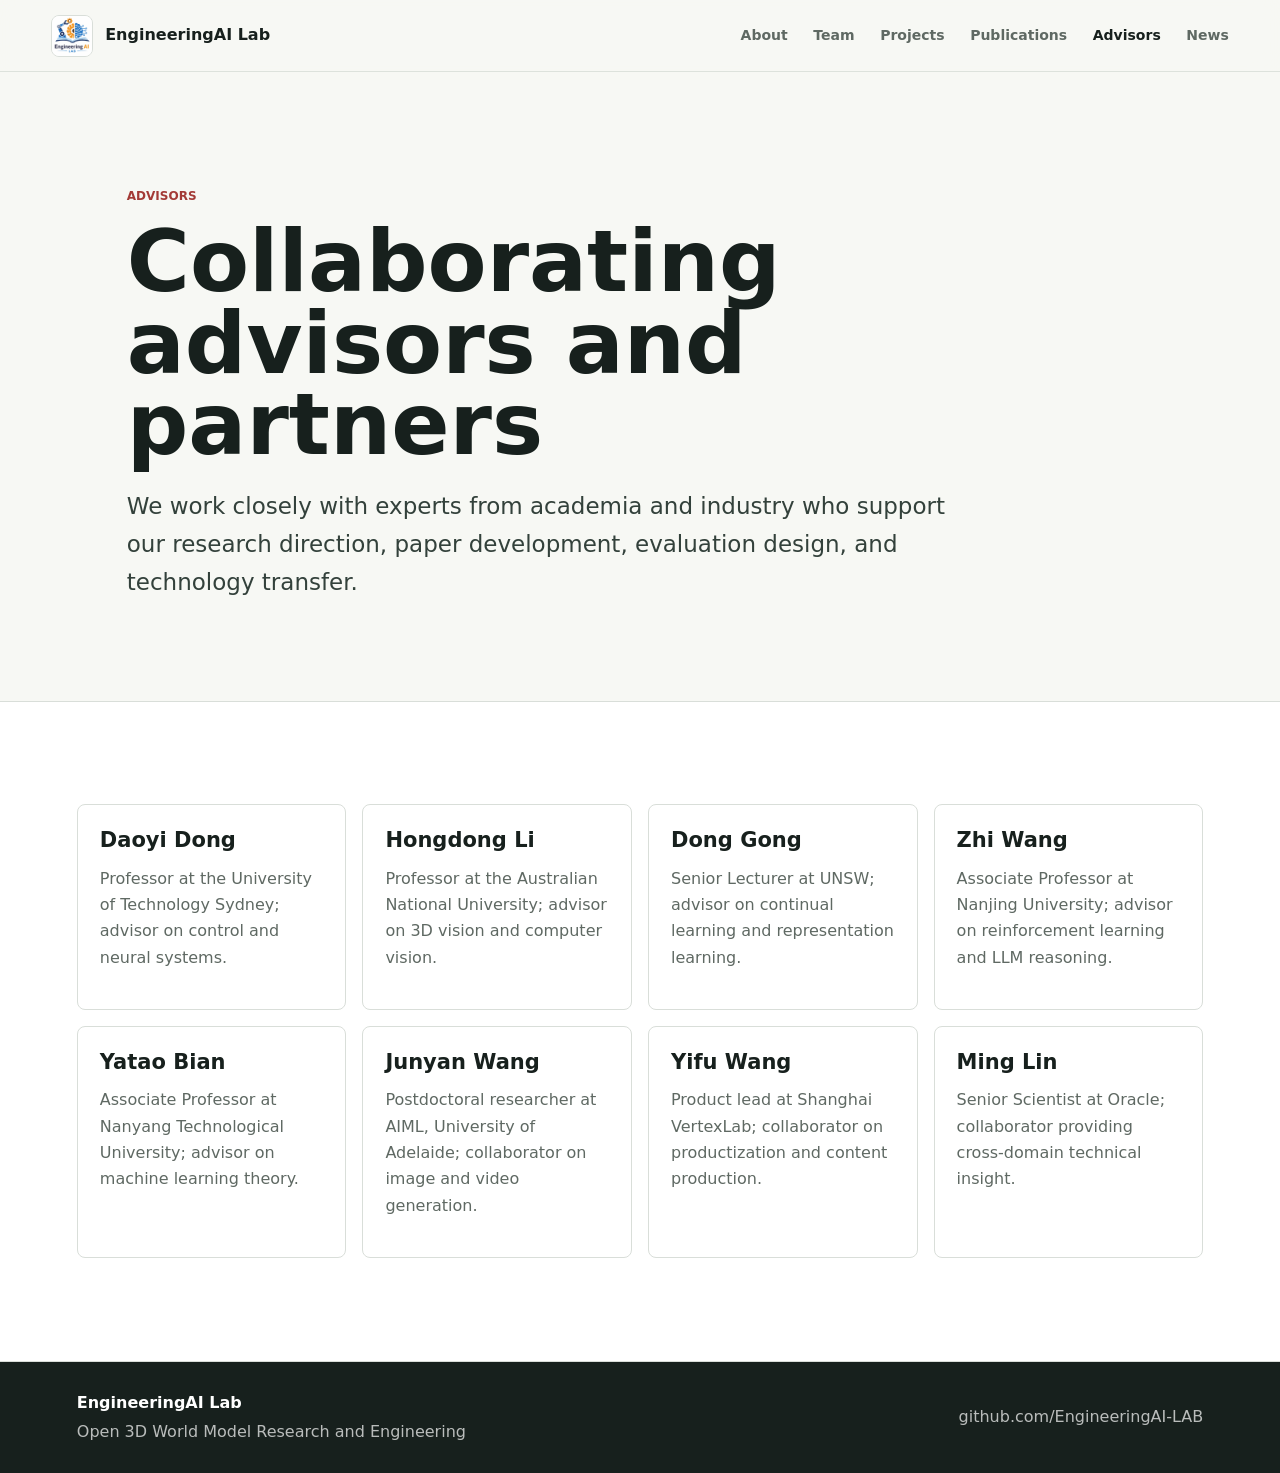
==== advisors.html @ 2e746b28 "Convert site to multi-page layout" ====
<!doctype html>
<html lang="en">
  <head>
    <meta charset="utf-8">
    <meta name="viewport" content="width=device-width, initial-scale=1">
    <meta name="description" content="EngineeringAI Lab collaborating advisors and partners.">
    <title>EngineeringAI Lab | Advisors</title>
    <link rel="stylesheet" href="styles.css">
  </head>
  <body>
    <header class="site-header">
      <a class="brand" href="index.html" aria-label="EngineeringAI Lab home">
        <img src="Engineering-AI-Logo.png" alt="EngineeringAI Lab logo">
        <span>EngineeringAI Lab</span>
      </a>
      <nav class="nav" aria-label="Primary navigation">
        <a href="index.html">About</a>
        <a href="team.html">Team</a>
        <a href="projects.html">Projects</a>
        <a href="publications.html">Publications</a>
        <a class="is-active" href="advisors.html">Advisors</a>
        <a href="news.html">News</a>
      </nav>
    </header>

    <main>
      <section class="page-hero">
        <p class="eyebrow">Advisors</p>
        <h1>Collaborating advisors and partners</h1>
        <p>
          We work closely with experts from academia and industry who support our
          research direction, paper development, evaluation design, and technology
          transfer.
        </p>
      </section>

      <section class="section section-band">
        <div class="section-inner">
          <div class="advisor-list">
            <article>
              <h3>Daoyi Dong</h3>
              <p>Professor at the University of Technology Sydney; advisor on control and neural systems.</p>
            </article>
            <article>
              <h3>Hongdong Li</h3>
              <p>Professor at the Australian National University; advisor on 3D vision and computer vision.</p>
            </article>
            <article>
              <h3>Dong Gong</h3>
              <p>Senior Lecturer at UNSW; advisor on continual learning and representation learning.</p>
            </article>
            <article>
              <h3>Zhi Wang</h3>
              <p>Associate Professor at Nanjing University; advisor on reinforcement learning and LLM reasoning.</p>
            </article>
            <article>
              <h3>Yatao Bian</h3>
              <p>Associate Professor at Nanyang Technological University; advisor on machine learning theory.</p>
            </article>
            <article>
              <h3>Junyan Wang</h3>
              <p>Postdoctoral researcher at AIML, University of Adelaide; collaborator on image and video generation.</p>
            </article>
            <article>
              <h3>Yifu Wang</h3>
              <p>Product lead at Shanghai VertexLab; collaborator on productization and content production.</p>
            </article>
            <article>
              <h3>Ming Lin</h3>
              <p>Senior Scientist at Oracle; collaborator providing cross-domain technical insight.</p>
            </article>
          </div>
        </div>
      </section>
    </main>

    <footer class="site-footer">
      <div>
        <strong>EngineeringAI Lab</strong>
        <span>Open 3D World Model Research and Engineering</span>
      </div>
      <a href="https://github.com/EngineeringAI-LAB">github.com/EngineeringAI-LAB</a>
    </footer>
  </body>
</html>
---- styles.css ----
:root {
  --ink: #17201d;
  --muted: #5f6963;
  --line: #d9ded9;
  --paper: #f7f8f4;
  --surface: #ffffff;
  --green: #1f6f54;
  --red: #a33a36;
  --gold: #b7791f;
  --cyan: #26717c;
  --shadow: 0 18px 50px rgba(23, 32, 29, 0.12);
}

* {
  box-sizing: border-box;
}

html {
  scroll-behavior: smooth;
}

body {
  margin: 0;
  background: var(--paper);
  color: var(--ink);
  font-family: Inter, ui-sans-serif, system-ui, -apple-system, BlinkMacSystemFont, "Segoe UI",
    "PingFang SC", "Microsoft YaHei", sans-serif;
  line-height: 1.65;
}

a {
  color: inherit;
  text-decoration: none;
}

img {
  display: block;
  max-width: 100%;
}

.site-header {
  position: sticky;
  top: 0;
  z-index: 20;
  display: flex;
  align-items: center;
  justify-content: space-between;
  gap: 24px;
  min-height: 72px;
  padding: 14px clamp(18px, 4vw, 56px);
  background: rgba(247, 248, 244, 0.92);
  border-bottom: 1px solid rgba(217, 222, 217, 0.85);
  backdrop-filter: blur(14px);
}

.brand {
  display: inline-flex;
  align-items: center;
  gap: 12px;
  min-width: max-content;
  font-weight: 800;
}

.brand img {
  width: 42px;
  height: 42px;
  border: 1px solid var(--line);
  border-radius: 8px;
}

.nav {
  display: flex;
  align-items: center;
  justify-content: flex-end;
  gap: clamp(12px, 2vw, 28px);
  color: var(--muted);
  font-size: 14px;
  font-weight: 650;
}

.nav a {
  white-space: nowrap;
}

.nav a:hover {
  color: var(--green);
}

.nav a.is-active {
  color: var(--ink);
}

.hero {
  display: grid;
  grid-template-columns: minmax(0, 1.2fr) minmax(280px, 0.8fr);
  align-items: center;
  gap: clamp(32px, 7vw, 96px);
  min-height: calc(100vh - 72px);
  padding: clamp(56px, 8vw, 108px) clamp(20px, 6vw, 88px) clamp(42px, 7vw, 72px);
  border-bottom: 1px solid var(--line);
}

.hero-copy {
  max-width: 780px;
}

.eyebrow,
.section-kicker {
  margin: 0 0 14px;
  color: var(--red);
  font-size: 12px;
  font-weight: 800;
  letter-spacing: 0;
  text-transform: uppercase;
}

h1,
h2,
h3,
p {
  margin-top: 0;
}

h1 {
  margin-bottom: 22px;
  font-size: clamp(48px, 9vw, 108px);
  line-height: 0.95;
  letter-spacing: 0;
}

h2 {
  margin-bottom: 18px;
  font-size: clamp(30px, 4vw, 52px);
  line-height: 1.12;
  letter-spacing: 0;
}

h3 {
  margin-bottom: 12px;
  font-size: 21px;
  line-height: 1.25;
  letter-spacing: 0;
}

.hero-text {
  max-width: 720px;
  margin-bottom: 30px;
  color: #33413b;
  font-size: clamp(18px, 2vw, 24px);
}

.hero-actions {
  display: flex;
  flex-wrap: wrap;
  gap: 12px;
}

.button {
  display: inline-flex;
  align-items: center;
  justify-content: center;
  min-height: 46px;
  padding: 11px 18px;
  border: 1px solid var(--ink);
  border-radius: 8px;
  font-weight: 800;
}

.button.primary {
  background: var(--ink);
  color: var(--surface);
}

.button.secondary {
  background: transparent;
  color: var(--ink);
}

.button:hover {
  transform: translateY(-1px);
}

.hero-media {
  display: grid;
  place-items: center;
  min-height: 340px;
  padding: clamp(20px, 4vw, 48px);
  background:
    linear-gradient(135deg, rgba(31, 111, 84, 0.18), transparent 36%),
    linear-gradient(315deg, rgba(163, 58, 54, 0.16), transparent 34%),
    #fdfefb;
  border: 1px solid var(--line);
  border-radius: 8px;
  box-shadow: var(--shadow);
}

.hero-media img {
  width: min(330px, 70vw);
  aspect-ratio: 1;
  border-radius: 8px;
}

.page-hero {
  max-width: 1180px;
  margin: 0 auto;
  padding: clamp(64px, 9vw, 120px) clamp(20px, 6vw, 88px) clamp(40px, 6vw, 76px);
}

.page-hero h1 {
  max-width: 940px;
  margin-bottom: 22px;
  font-size: clamp(42px, 7vw, 86px);
}

.page-hero p:not(.eyebrow) {
  max-width: 820px;
  color: #33413b;
  font-size: clamp(18px, 2vw, 23px);
}

.section {
  padding: clamp(58px, 8vw, 108px) clamp(20px, 6vw, 88px);
}

.section-band {
  background: var(--surface);
  border-bottom: 1px solid var(--line);
  border-top: 1px solid var(--line);
}

.section-inner {
  max-width: 1180px;
  margin: 0 auto;
}

.two-column {
  display: grid;
  grid-template-columns: minmax(220px, 0.85fr) minmax(0, 1.15fr);
  gap: clamp(28px, 5vw, 72px);
}

.copy-block {
  color: #34443e;
  font-size: 18px;
}

.copy-block p:last-child {
  margin-bottom: 0;
}

.section-heading {
  max-width: 860px;
  margin: 0 auto 34px;
}

.section-heading.wide {
  max-width: 980px;
}

.section-heading p:not(.section-kicker) {
  color: var(--muted);
  font-size: 18px;
}

.section-heading.compact {
  margin: 0 0 22px;
}

.section-action {
  display: flex;
  justify-content: center;
  margin-top: 24px;
}

.direction-grid,
.project-grid {
  display: grid;
  grid-template-columns: repeat(4, minmax(0, 1fr));
  gap: 16px;
  max-width: 1260px;
  margin: 0 auto;
}

.direction-card,
.project-card,
.advisor-list article,
.lead-card,
.highlight-card,
.post-card,
.profile-card,
.publication-card {
  background: var(--surface);
  border: 1px solid var(--line);
  border-radius: 8px;
}

.direction-card {
  min-height: 410px;
  padding: 24px;
}

.direction-card:nth-child(1) {
  border-top: 4px solid var(--red);
}

.direction-card:nth-child(2) {
  border-top: 4px solid var(--green);
}

.direction-card:nth-child(3) {
  border-top: 4px solid var(--gold);
}

.direction-card:nth-child(4) {
  border-top: 4px solid var(--cyan);
}

.index {
  display: block;
  margin-bottom: 28px;
  color: var(--red);
  font-size: 14px;
  font-weight: 900;
}

.direction-card p,
.direction-card li,
.project-card span,
.advisor-list p,
.lead-card p,
.highlight-card p,
.news-list p,
.post-card p {
  color: var(--muted);
}

.direction-card ul {
  margin: 18px 0 0;
  padding-left: 18px;
}

.direction-card li + li {
  margin-top: 10px;
}

.team-overview {
  display: grid;
  grid-template-columns: 0.95fr 1.05fr;
  gap: 16px;
  margin: 0 0 24px;
}

.lead-card {
  padding: 24px;
  min-height: 220px;
}

.lead-card h3,
.highlight-card h3,
.post-card h3,
.profile-card h3,
.publication-card h3 {
  margin-bottom: 10px;
}

.profile-grid {
  display: grid;
  grid-template-columns: repeat(2, minmax(0, 1fr));
  gap: 16px;
  max-width: 980px;
  margin: 0 auto 24px;
}

.profile-card {
  min-height: 190px;
  padding: 24px;
}

.profile-card.featured {
  border-top: 4px solid var(--red);
}

.profile-card p,
.publication-card p {
  color: var(--muted);
}

.section-table {
  max-width: 980px;
  margin: 0 auto 24px;
}

.alumni-grid {
  grid-template-columns: 1fr;
}

.team-table-wrap {
  overflow-x: auto;
  border: 1px solid var(--line);
  border-radius: 8px;
  background: var(--surface);
}

table {
  width: 100%;
  min-width: 720px;
  border-collapse: collapse;
}

th,
td {
  padding: 18px 20px;
  border-bottom: 1px solid var(--line);
  text-align: left;
  vertical-align: top;
}

th {
  background: #eef3ed;
  color: #26352f;
  font-size: 14px;
}

tr:last-child td {
  border-bottom: 0;
}

.project-grid {
  grid-template-columns: repeat(5, minmax(0, 1fr));
}

.project-card {
  min-height: 236px;
  padding: 22px;
}

.project-card p {
  margin-bottom: 28px;
  color: var(--green);
  font-size: 13px;
  font-weight: 800;
}

.roadmap {
  max-width: 1260px;
  margin: 48px auto 0;
}

.advisor-list {
  display: grid;
  grid-template-columns: repeat(4, minmax(0, 1fr));
  gap: 16px;
}

.advisor-list article {
  min-height: 176px;
  padding: 22px;
}

.highlight-grid,
.post-grid {
  display: grid;
  grid-template-columns: repeat(3, minmax(0, 1fr));
  gap: 16px;
}

.highlight-card,
.post-card {
  padding: 24px;
  min-height: 250px;
}

.tag,
.post-meta {
  display: inline-flex;
  margin-bottom: 22px;
  color: var(--green);
  font-size: 13px;
  font-weight: 850;
}

.recruiting-callout {
  display: flex;
  align-items: center;
  justify-content: space-between;
  gap: 28px;
  margin-top: 28px;
  padding: 28px;
  background: #eef3ed;
  border: 1px solid var(--line);
  border-radius: 8px;
}

.recruiting-callout div {
  max-width: 760px;
}

.recruiting-callout p:last-child {
  margin-bottom: 0;
  color: var(--muted);
}

.news-list {
  display: grid;
  gap: 16px;
  max-width: 980px;
  margin: 0 auto;
  padding: 0;
  list-style: none;
}

.news-list li {
  display: grid;
  grid-template-columns: 150px minmax(0, 1fr);
  gap: 24px;
  padding: 24px;
  background: var(--surface);
  border: 1px solid var(--line);
  border-radius: 8px;
}

.news-list time {
  color: var(--red);
  font-size: 13px;
  font-weight: 900;
  text-transform: uppercase;
}

.news-list h3 {
  margin-bottom: 6px;
}

.news-list p,
.post-card p:last-child {
  margin-bottom: 0;
}

.publication-list {
  display: grid;
  gap: 16px;
  max-width: 980px;
  margin: 0 auto;
}

.publication-card {
  padding: 24px;
}

.featured-publication {
  border-top: 4px solid var(--red);
}

.site-footer {
  display: flex;
  align-items: center;
  justify-content: space-between;
  gap: 20px;
  padding: 28px clamp(20px, 6vw, 88px);
  color: var(--surface);
  background: var(--ink);
}

.site-footer div {
  display: grid;
  gap: 3px;
}

.site-footer span,
.site-footer a {
  color: rgba(255, 255, 255, 0.7);
}

@media (max-width: 1120px) {
  .direction-grid,
  .advisor-list {
    grid-template-columns: repeat(2, minmax(0, 1fr));
  }

  .project-grid,
  .highlight-grid,
  .post-grid {
    grid-template-columns: repeat(3, minmax(0, 1fr));
  }
}

@media (max-width: 820px) {
  .site-header {
    align-items: flex-start;
    flex-direction: column;
  }

  .nav {
    width: 100%;
    justify-content: flex-start;
    overflow-x: auto;
    padding-bottom: 4px;
  }

  .hero,
  .two-column,
  .team-overview,
  .profile-grid {
    grid-template-columns: 1fr;
  }

  .hero {
    min-height: auto;
  }

  .hero-media {
    min-height: 260px;
  }

  .project-grid,
  .highlight-grid,
  .post-grid {
    grid-template-columns: repeat(2, minmax(0, 1fr));
  }

  .recruiting-callout {
    align-items: flex-start;
    flex-direction: column;
  }

  .news-list li {
    grid-template-columns: 1fr;
    gap: 8px;
  }
}

@media (max-width: 620px) {
  .brand span {
    font-size: 16px;
  }

  .direction-grid,
  .project-grid,
  .advisor-list,
  .highlight-grid,
  .post-grid {
    grid-template-columns: 1fr;
  }

  .direction-card,
  .project-card,
  .advisor-list article,
  .lead-card,
  .highlight-card,
  .post-card,
  .profile-card {
    min-height: auto;
  }

  .hero-actions,
  .button,
  .site-footer {
    width: 100%;
  }

  .site-footer {
    align-items: flex-start;
    flex-direction: column;
  }
}
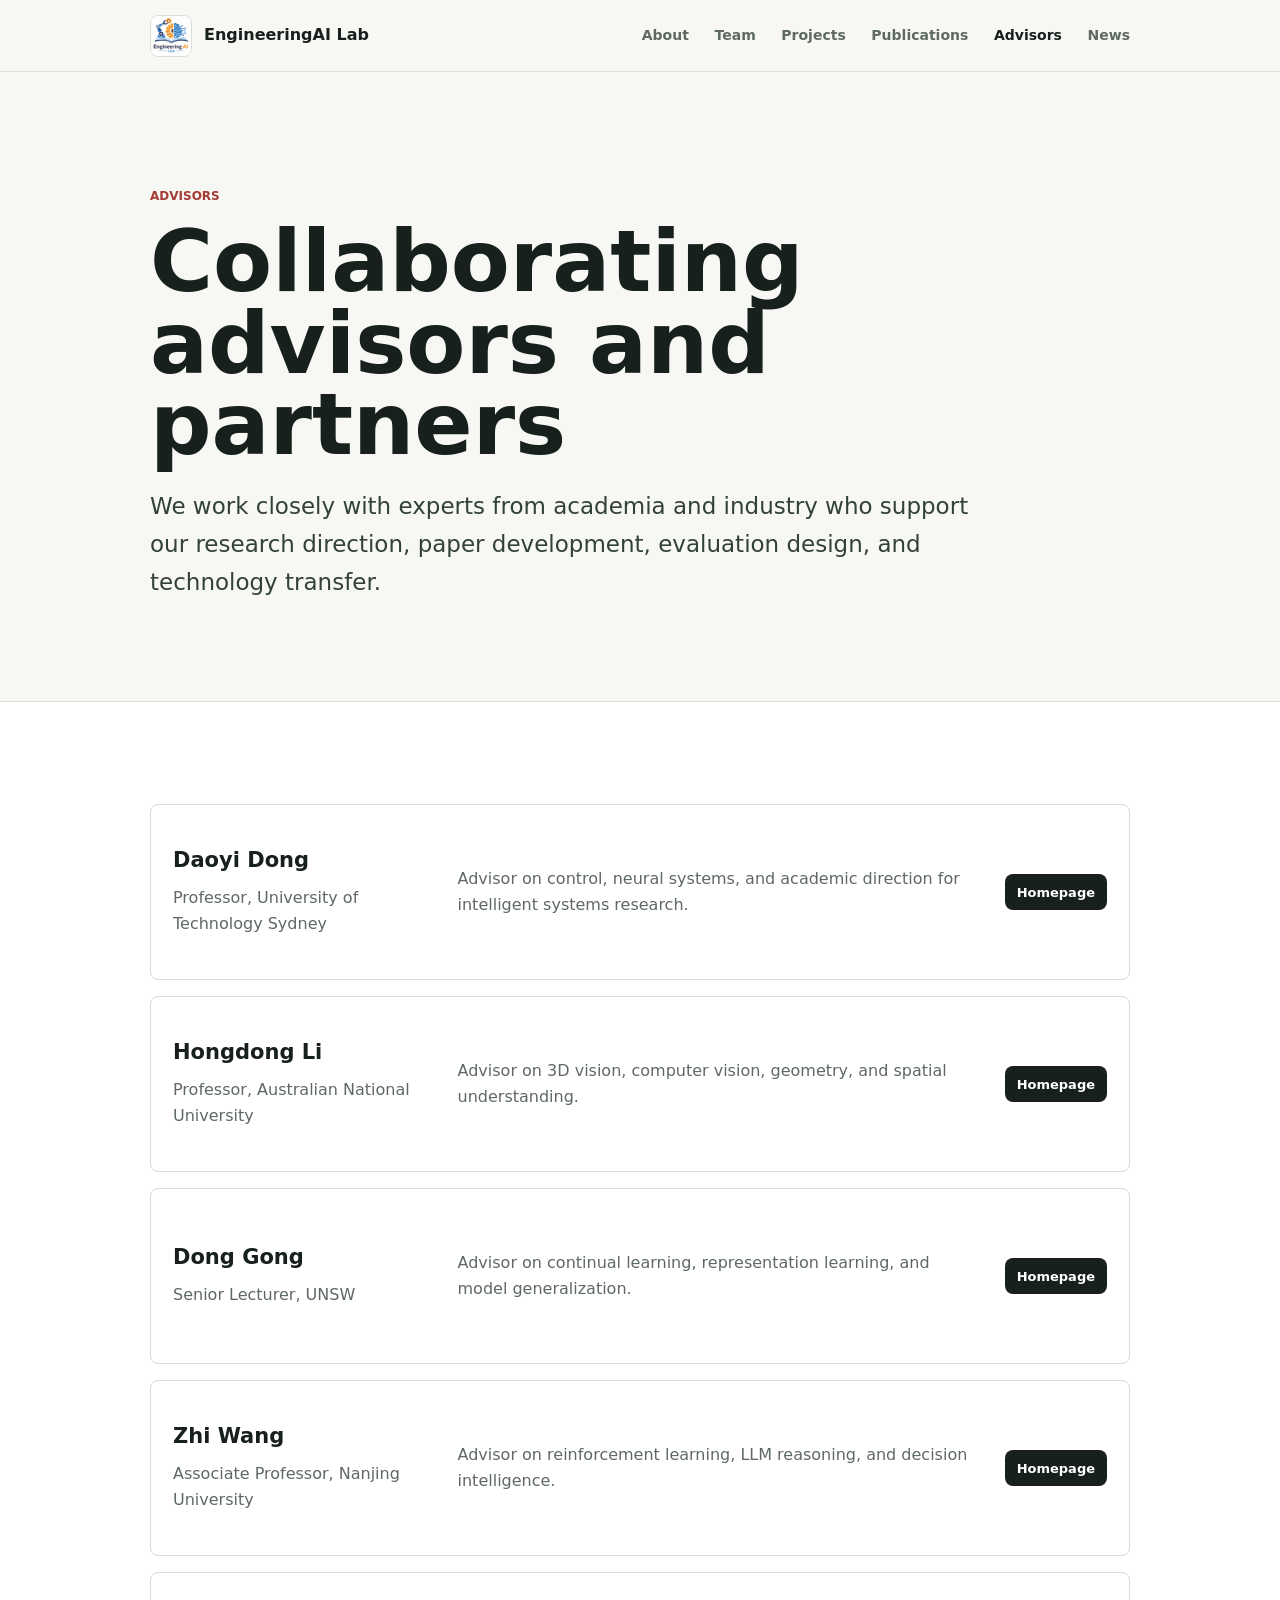
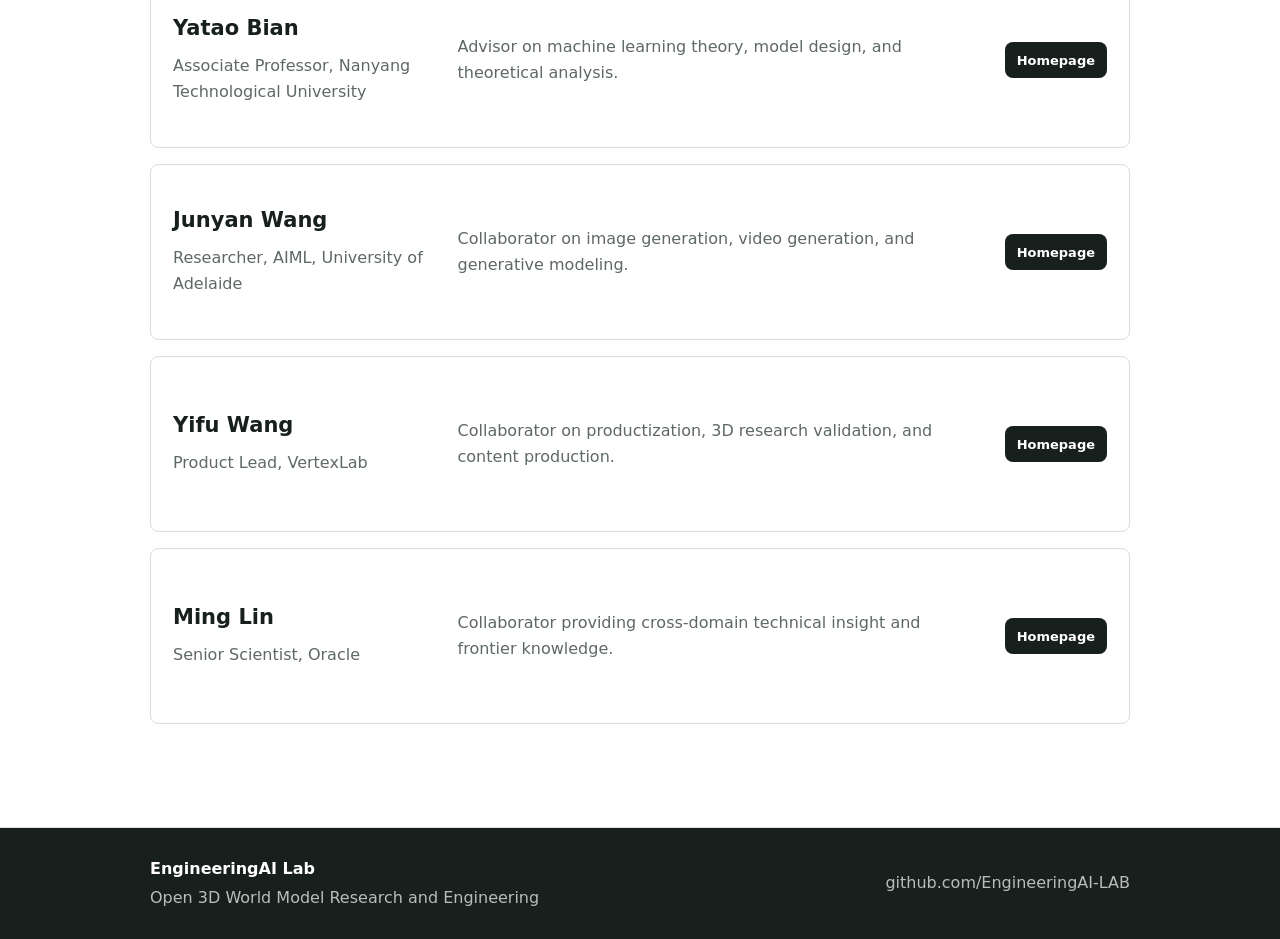
==== commit b94a1358: "Refine lab pages content and layout" ====
--- a/advisors.html
+++ b/advisors.html
@@ -36,38 +36,94 @@
 
       <section class="section section-band">
         <div class="section-inner">
-          <div class="advisor-list">
-            <article>
-              <h3>Daoyi Dong</h3>
-              <p>Professor at the University of Technology Sydney; advisor on control and neural systems.</p>
+          <div class="advisor-list advisor-list-wide">
+            <article class="advisor-card">
+              <div>
+                <h3>Daoyi Dong</h3>
+                <p>Professor, University of Technology Sydney</p>
+              </div>
+              <p>
+                Advisor on control, neural systems, and academic direction for
+                intelligent systems research.
+              </p>
+              <a href="https://profiles.uts.edu.au/Daoyi.Dong" target="_blank" rel="noreferrer">Homepage</a>
             </article>
-            <article>
-              <h3>Hongdong Li</h3>
-              <p>Professor at the Australian National University; advisor on 3D vision and computer vision.</p>
+            <article class="advisor-card">
+              <div>
+                <h3>Hongdong Li</h3>
+                <p>Professor, Australian National University</p>
+              </div>
+              <p>
+                Advisor on 3D vision, computer vision, geometry, and spatial
+                understanding.
+              </p>
+              <a href="https://users.cecs.anu.edu.au/~hongdong/" target="_blank" rel="noreferrer">Homepage</a>
             </article>
-            <article>
-              <h3>Dong Gong</h3>
-              <p>Senior Lecturer at UNSW; advisor on continual learning and representation learning.</p>
+            <article class="advisor-card">
+              <div>
+                <h3>Dong Gong</h3>
+                <p>Senior Lecturer, UNSW</p>
+              </div>
+              <p>
+                Advisor on continual learning, representation learning, and model
+                generalization.
+              </p>
+              <a href="https://donggong1.github.io/" target="_blank" rel="noreferrer">Homepage</a>
             </article>
-            <article>
-              <h3>Zhi Wang</h3>
-              <p>Associate Professor at Nanjing University; advisor on reinforcement learning and LLM reasoning.</p>
+            <article class="advisor-card">
+              <div>
+                <h3>Zhi Wang</h3>
+                <p>Associate Professor, Nanjing University</p>
+              </div>
+              <p>
+                Advisor on reinforcement learning, LLM reasoning, and decision
+                intelligence.
+              </p>
+              <a href="https://cs.nju.edu.cn/wangzhi/" target="_blank" rel="noreferrer">Homepage</a>
             </article>
-            <article>
-              <h3>Yatao Bian</h3>
-              <p>Associate Professor at Nanyang Technological University; advisor on machine learning theory.</p>
+            <article class="advisor-card">
+              <div>
+                <h3>Yatao Bian</h3>
+                <p>Associate Professor, Nanyang Technological University</p>
+              </div>
+              <p>
+                Advisor on machine learning theory, model design, and theoretical
+                analysis.
+              </p>
+              <a href="https://yataobian.com/" target="_blank" rel="noreferrer">Homepage</a>
             </article>
-            <article>
-              <h3>Junyan Wang</h3>
-              <p>Postdoctoral researcher at AIML, University of Adelaide; collaborator on image and video generation.</p>
+            <article class="advisor-card">
+              <div>
+                <h3>Junyan Wang</h3>
+                <p>Researcher, AIML, University of Adelaide</p>
+              </div>
+              <p>
+                Collaborator on image generation, video generation, and generative
+                modeling.
+              </p>
+              <a href="https://researchers.adelaide.edu.au/profile/junyan.wang" target="_blank" rel="noreferrer">Homepage</a>
             </article>
-            <article>
-              <h3>Yifu Wang</h3>
-              <p>Product lead at Shanghai VertexLab; collaborator on productization and content production.</p>
+            <article class="advisor-card">
+              <div>
+                <h3>Yifu Wang</h3>
+                <p>Product Lead, VertexLab</p>
+              </div>
+              <p>
+                Collaborator on productization, 3D research validation, and content
+                production.
+              </p>
+              <a href="https://www.vertexlab.com/" target="_blank" rel="noreferrer">Homepage</a>
             </article>
-            <article>
-              <h3>Ming Lin</h3>
-              <p>Senior Scientist at Oracle; collaborator providing cross-domain technical insight.</p>
+            <article class="advisor-card">
+              <div>
+                <h3>Ming Lin</h3>
+                <p>Senior Scientist, Oracle</p>
+              </div>
+              <p>
+                Collaborator providing cross-domain technical insight and frontier
+                knowledge.
+              </p>
+              <a href="https://www.oracle.com/research/" target="_blank" rel="noreferrer">Homepage</a>
             </article>
           </div>
         </div>
--- a/styles.css
+++ b/styles.css
@@ -9,6 +9,11 @@
   --gold: #b7791f;
   --cyan: #26717c;
   --shadow: 0 18px 50px rgba(23, 32, 29, 0.12);
+  --container: 980px;
+  --hero-container: 1180px;
+  --page-gutter: clamp(20px, 6vw, 88px);
+  --container-pad: max(var(--page-gutter), calc((100vw - var(--container)) / 2));
+  --hero-pad: max(var(--page-gutter), calc((100vw - var(--hero-container)) / 2));
 }
 
 * {
@@ -47,7 +52,7 @@
   justify-content: space-between;
   gap: 24px;
   min-height: 72px;
-  padding: 14px clamp(18px, 4vw, 56px);
+  padding: 14px var(--container-pad);
   background: rgba(247, 248, 244, 0.92);
   border-bottom: 1px solid rgba(217, 222, 217, 0.85);
   backdrop-filter: blur(14px);
@@ -96,7 +101,7 @@
   align-items: center;
   gap: clamp(32px, 7vw, 96px);
   min-height: calc(100vh - 72px);
-  padding: clamp(56px, 8vw, 108px) clamp(20px, 6vw, 88px) clamp(42px, 7vw, 72px);
+  padding: clamp(56px, 8vw, 108px) var(--hero-pad) clamp(42px, 7vw, 72px);
   border-bottom: 1px solid var(--line);
 }
 
@@ -108,10 +113,17 @@
 .section-kicker {
   margin: 0 0 14px;
   color: var(--red);
-  font-size: 12px;
   font-weight: 800;
   letter-spacing: 0;
   text-transform: uppercase;
+}
+
+.eyebrow {
+  font-size: 12px;
+}
+
+.section-kicker {
+  font-size: 15px;
 }
 
 h1,
@@ -123,7 +135,7 @@
 
 h1 {
   margin-bottom: 22px;
-  font-size: clamp(48px, 9vw, 108px);
+  font-size: 32px;
   line-height: 0.95;
   letter-spacing: 0;
 }
@@ -201,9 +213,10 @@
 }
 
 .page-hero {
-  max-width: 1180px;
+  max-width: var(--container);
   margin: 0 auto;
-  padding: clamp(64px, 9vw, 120px) clamp(20px, 6vw, 88px) clamp(40px, 6vw, 76px);
+  padding: clamp(64px, 9vw, 120px) 0 clamp(40px, 6vw, 76px);
+  width: calc(100% - (2 * var(--container-pad)));
 }
 
 .page-hero h1 {
@@ -219,7 +232,7 @@
 }
 
 .section {
-  padding: clamp(58px, 8vw, 108px) clamp(20px, 6vw, 88px);
+  padding: clamp(58px, 8vw, 108px) var(--container-pad);
 }
 
 .section-band {
@@ -229,7 +242,7 @@
 }
 
 .section-inner {
-  max-width: 1180px;
+  max-width: var(--container);
   margin: 0 auto;
 }
 
@@ -249,12 +262,12 @@
 }
 
 .section-heading {
-  max-width: 860px;
+  max-width: var(--container);
   margin: 0 auto 34px;
 }
 
 .section-heading.wide {
-  max-width: 980px;
+  max-width: var(--container);
 }
 
 .section-heading p:not(.section-kicker) {
@@ -277,7 +290,7 @@
   display: grid;
   grid-template-columns: repeat(4, minmax(0, 1fr));
   gap: 16px;
-  max-width: 1260px;
+  max-width: var(--container);
   margin: 0 auto;
 }
 
@@ -367,7 +380,7 @@
   display: grid;
   grid-template-columns: repeat(2, minmax(0, 1fr));
   gap: 16px;
-  max-width: 980px;
+  max-width: var(--container);
   margin: 0 auto 24px;
 }
 
@@ -386,8 +399,12 @@
 }
 
 .section-table {
-  max-width: 980px;
+  max-width: var(--container);
   margin: 0 auto 24px;
+}
+
+.section-table table {
+  min-width: 920px;
 }
 
 .alumni-grid {
@@ -441,8 +458,47 @@
   font-weight: 800;
 }
 
+.project-list {
+  display: grid;
+  gap: 16px;
+  max-width: var(--container);
+  margin: 0 auto;
+}
+
+.project-entry-card {
+  padding: 24px;
+  background: var(--surface);
+  border: 1px solid var(--line);
+  border-radius: 8px;
+}
+
+.project-entry-card p {
+  color: var(--muted);
+}
+
+.project-links {
+  display: flex;
+  flex-wrap: wrap;
+  gap: 10px;
+  margin-top: 18px;
+}
+
+.project-links a,
+.project-links span {
+  display: inline-flex;
+  align-items: center;
+  min-height: 32px;
+  padding: 5px 10px;
+  color: var(--green);
+  background: #eef3ed;
+  border: 1px solid var(--line);
+  border-radius: 8px;
+  font-size: 13px;
+  font-weight: 800;
+}
+
 .roadmap {
-  max-width: 1260px;
+  max-width: var(--container);
   margin: 48px auto 0;
 }
 
@@ -457,11 +513,42 @@
   padding: 22px;
 }
 
+.advisor-list-wide {
+  grid-template-columns: 1fr;
+}
+
+.advisor-card {
+  display: grid;
+  grid-template-columns: minmax(180px, 0.75fr) minmax(0, 1.5fr) auto;
+  align-items: center;
+  gap: 22px;
+}
+
+.advisor-card p {
+  margin-bottom: 0;
+}
+
+.advisor-card a {
+  display: inline-flex;
+  align-items: center;
+  justify-content: center;
+  min-height: 36px;
+  padding: 7px 12px;
+  color: var(--surface);
+  background: var(--ink);
+  border-radius: 8px;
+  font-size: 13px;
+  font-weight: 850;
+  white-space: nowrap;
+}
+
 .highlight-grid,
 .post-grid {
   display: grid;
   grid-template-columns: repeat(3, minmax(0, 1fr));
   gap: 16px;
+  max-width: var(--container);
+  margin: 0 auto;
 }
 
 .highlight-card,
@@ -503,7 +590,7 @@
 .news-list {
   display: grid;
   gap: 16px;
-  max-width: 980px;
+  max-width: var(--container);
   margin: 0 auto;
   padding: 0;
   list-style: none;
@@ -538,8 +625,73 @@
 .publication-list {
   display: grid;
   gap: 16px;
-  max-width: 980px;
+  max-width: var(--container);
   margin: 0 auto;
+}
+
+.paper-list {
+  padding: 0;
+  list-style: none;
+}
+
+.paper-list li {
+  padding: 22px;
+  background: var(--surface);
+  border: 1px solid var(--line);
+  border-radius: 8px;
+}
+
+.featured-paper {
+  border-top: 4px solid var(--red);
+}
+
+.year-block h2 {
+  margin-bottom: 22px;
+}
+
+.publication-title-row {
+  display: flex;
+  align-items: flex-start;
+  gap: 12px;
+}
+
+.publication-bullet {
+  width: 8px;
+  height: 8px;
+  margin-top: 10px;
+  flex: 0 0 auto;
+  background: var(--red);
+  border-radius: 50%;
+}
+
+.publication-title {
+  font-size: 18px;
+  font-weight: 850;
+  line-height: 1.35;
+}
+
+.publication-type {
+  display: inline-flex;
+  margin-left: 6px;
+  padding: 2px 7px;
+  color: var(--green);
+  background: #eef3ed;
+  border: 1px solid var(--line);
+  border-radius: 8px;
+  font-size: 11px;
+  font-weight: 850;
+  vertical-align: middle;
+}
+
+.publication-authors,
+.publication-venue {
+  margin-top: 8px;
+  padding-left: 20px;
+  color: var(--muted);
+}
+
+.publication-venue {
+  color: #34443e;
 }
 
 .publication-card {
@@ -555,7 +707,7 @@
   align-items: center;
   justify-content: space-between;
   gap: 20px;
-  padding: 28px clamp(20px, 6vw, 88px);
+  padding: 28px var(--container-pad);
   color: var(--surface);
   background: var(--ink);
 }
@@ -625,6 +777,10 @@
   .news-list li {
     grid-template-columns: 1fr;
     gap: 8px;
+  }
+
+  .advisor-card {
+    grid-template-columns: 1fr;
   }
 }
 
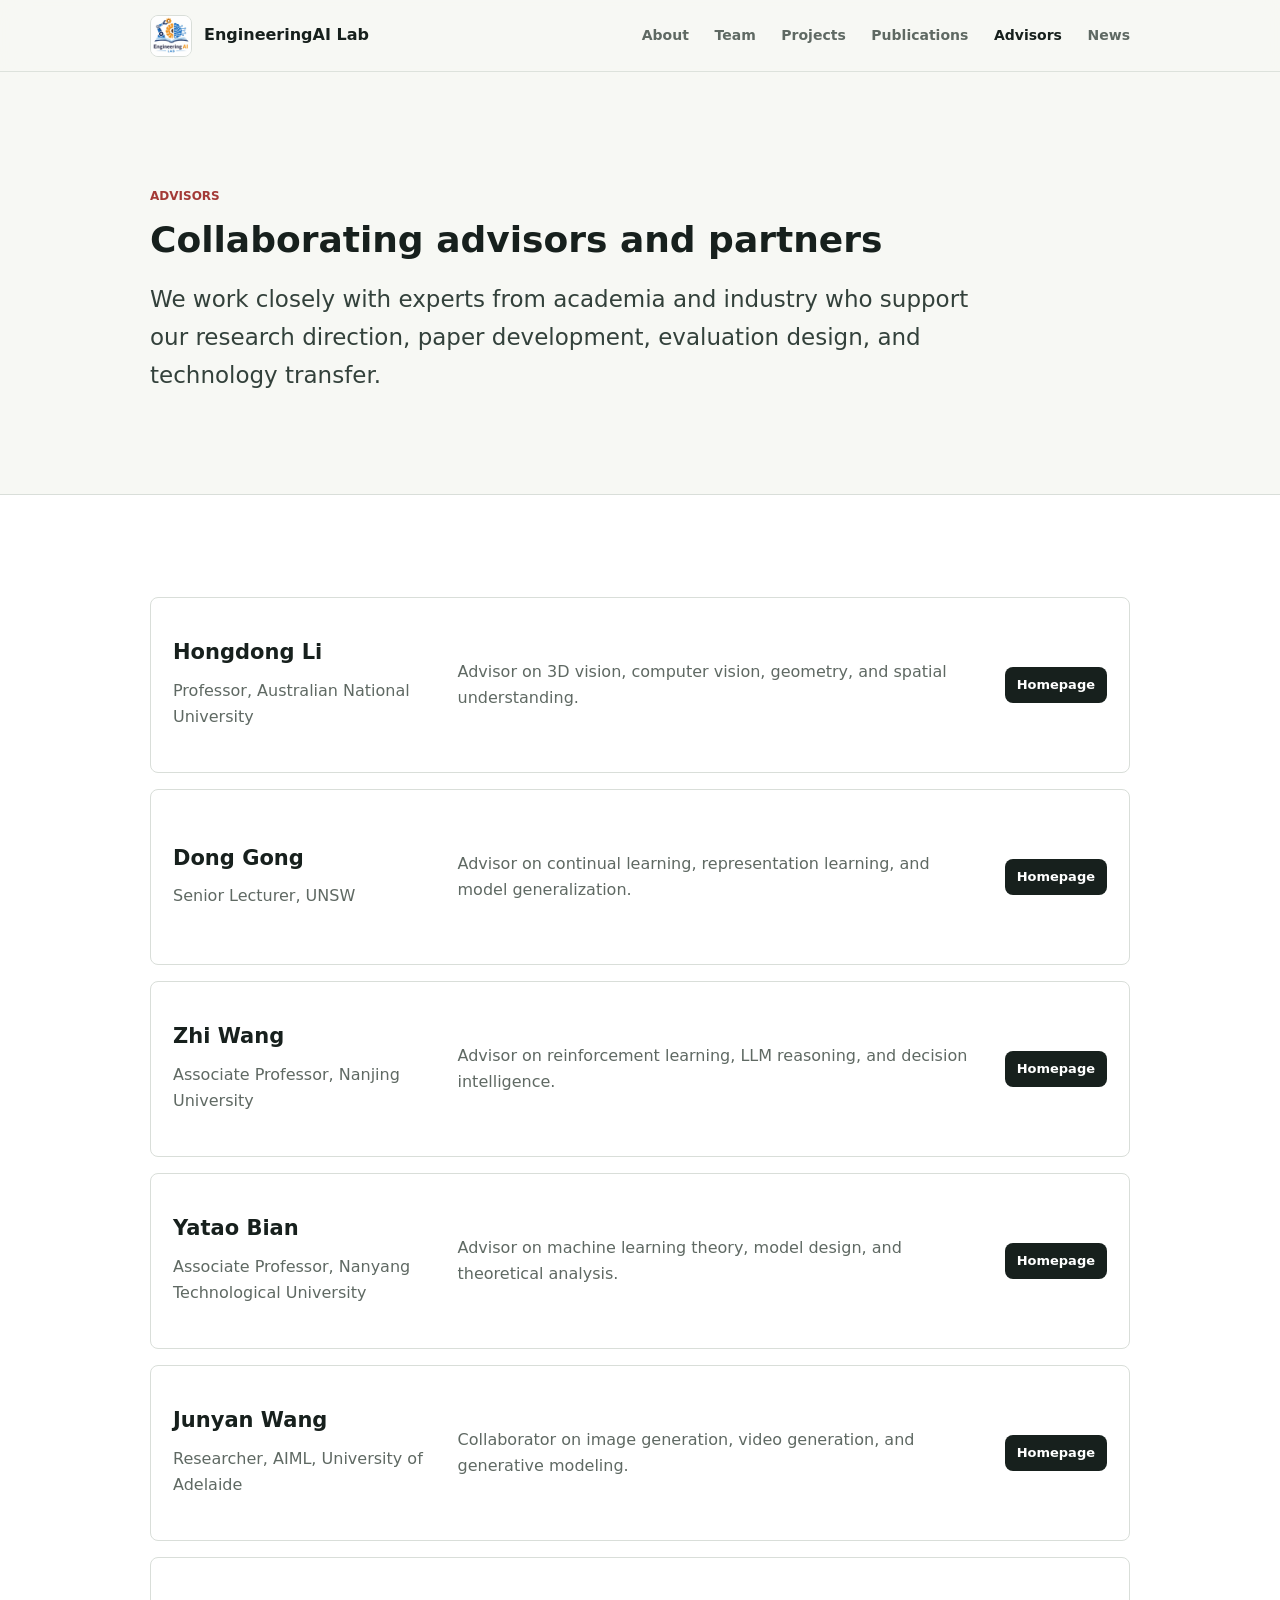
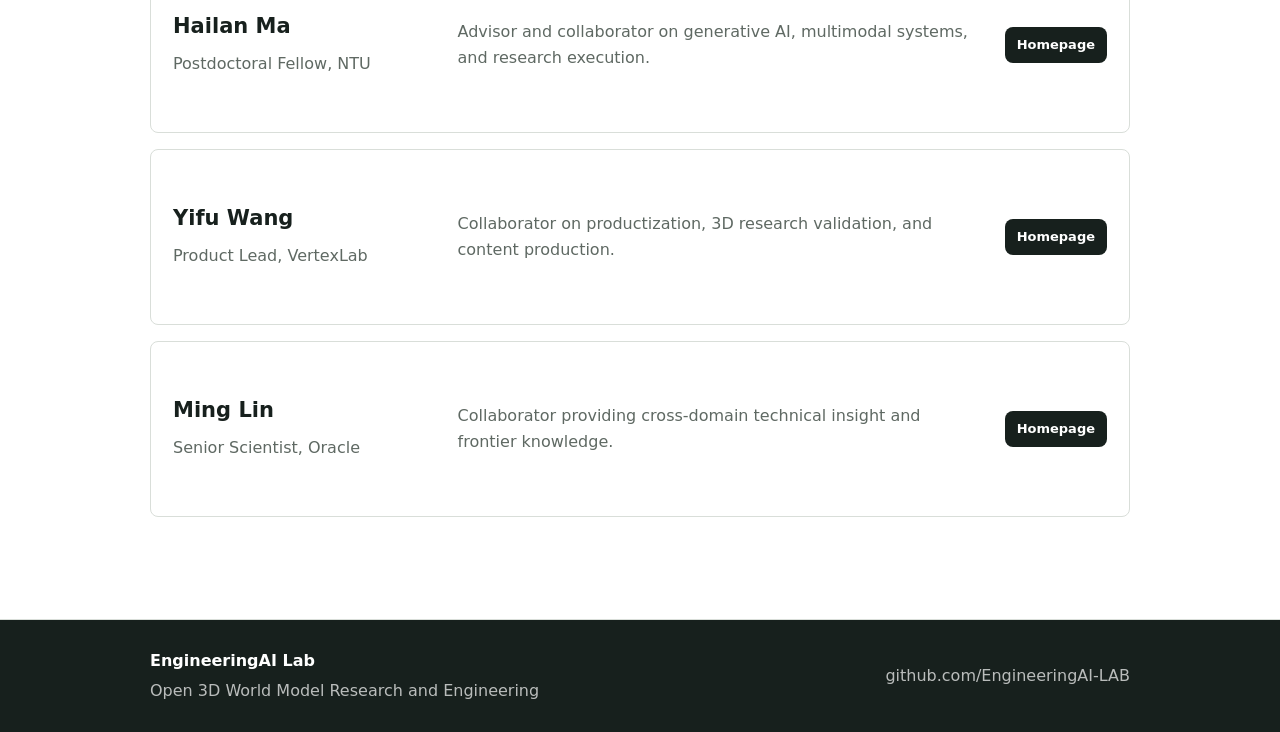
==== commit 83d0c97c: "Refine homepage and team content" ====
--- a/advisors.html
+++ b/advisors.html
@@ -37,17 +37,6 @@
       <section class="section section-band">
         <div class="section-inner">
           <div class="advisor-list advisor-list-wide">
-            <article class="advisor-card">
-              <div>
-                <h3>Daoyi Dong</h3>
-                <p>Professor, University of Technology Sydney</p>
-              </div>
-              <p>
-                Advisor on control, neural systems, and academic direction for
-                intelligent systems research.
-              </p>
-              <a href="https://profiles.uts.edu.au/Daoyi.Dong" target="_blank" rel="noreferrer">Homepage</a>
-            </article>
             <article class="advisor-card">
               <div>
                 <h3>Hongdong Li</h3>
@@ -105,6 +94,17 @@
             </article>
             <article class="advisor-card">
               <div>
+                <h3>Hailan Ma</h3>
+                <p>Postdoctoral Fellow, NTU</p>
+              </div>
+              <p>
+                Advisor and collaborator on generative AI, multimodal systems, and
+                research execution.
+              </p>
+              <a href="https://tuliplan.github.io/" target="_blank" rel="noreferrer">Homepage</a>
+            </article>
+            <article class="advisor-card">
+              <div>
                 <h3>Yifu Wang</h3>
                 <p>Product Lead, VertexLab</p>
               </div>
--- a/styles.css
+++ b/styles.css
@@ -100,8 +100,8 @@
   grid-template-columns: minmax(0, 1.2fr) minmax(280px, 0.8fr);
   align-items: center;
   gap: clamp(32px, 7vw, 96px);
-  min-height: calc(100vh - 72px);
-  padding: clamp(56px, 8vw, 108px) var(--hero-pad) clamp(42px, 7vw, 72px);
+  min-height: calc(67vh - 48px);
+  padding: clamp(38px, 5.5vw, 72px) var(--hero-pad) clamp(28px, 4.5vw, 48px);
   border-bottom: 1px solid var(--line);
 }
 
@@ -123,7 +123,9 @@
 }
 
 .section-kicker {
-  font-size: 15px;
+  font-size: 18px;
+  font-weight: 900;
+  text-transform: none;
 }
 
 h1,
@@ -135,7 +137,7 @@
 
 h1 {
   margin-bottom: 22px;
-  font-size: 32px;
+  font-size: 36px;
   line-height: 0.95;
   letter-spacing: 0;
 }
@@ -222,7 +224,8 @@
 .page-hero h1 {
   max-width: 940px;
   margin-bottom: 22px;
-  font-size: clamp(42px, 7vw, 86px);
+  font-size: 36px;
+  line-height: 1.05;
 }
 
 .page-hero p:not(.eyebrow) {
@@ -248,13 +251,17 @@
 
 .two-column {
   display: grid;
-  grid-template-columns: minmax(220px, 0.85fr) minmax(0, 1.15fr);
+  grid-template-columns: minmax(220px, 1fr) minmax(0, 2fr);
   gap: clamp(28px, 5vw, 72px);
 }
 
 .copy-block {
   color: #34443e;
   font-size: 18px;
+}
+
+.who-title {
+  font-size: clamp(28px, 4vw, 42px);
 }
 
 .copy-block p:last-child {
@@ -551,10 +558,34 @@
   margin: 0 auto;
 }
 
+.highlight-list {
+  display: grid;
+  gap: 16px;
+  max-width: var(--container);
+  margin: 0 auto;
+}
+
 .highlight-card,
 .post-card {
   padding: 24px;
   min-height: 250px;
+}
+
+.highlight-wide {
+  display: grid;
+  grid-template-columns: 160px minmax(220px, 0.42fr) minmax(0, 1fr);
+  align-items: start;
+  gap: 22px;
+  min-height: 0;
+}
+
+.highlight-wide .tag {
+  margin-bottom: 0;
+}
+
+.highlight-wide h3,
+.highlight-wide p {
+  margin-bottom: 0;
 }
 
 .tag,
@@ -571,7 +602,8 @@
   align-items: center;
   justify-content: space-between;
   gap: 28px;
-  margin-top: 28px;
+  max-width: var(--container);
+  margin: 28px auto 0;
   padding: 28px;
   background: #eef3ed;
   border: 1px solid var(--line);
@@ -585,6 +617,14 @@
 .recruiting-callout p:last-child {
   margin-bottom: 0;
   color: var(--muted);
+}
+
+.emphasis-link {
+  color: var(--red);
+  font-weight: 850;
+  text-decoration: underline;
+  text-decoration-thickness: 1.5px;
+  text-underline-offset: 3px;
 }
 
 .news-list {
@@ -694,6 +734,48 @@
   color: #34443e;
 }
 
+.resource-links {
+  display: flex;
+  flex-wrap: wrap;
+  gap: 10px;
+  margin-top: 10px;
+  padding-left: 20px;
+}
+
+.resource-link {
+  display: inline-flex;
+  align-items: center;
+  justify-content: center;
+  gap: 8px;
+  min-height: 34px;
+  padding: 4px 12px;
+  color: var(--ink);
+  background: rgba(255, 255, 255, 0.76);
+  border: 1px solid var(--line);
+  border-radius: 999px;
+  font-size: 13px;
+  font-weight: 800;
+  transition: transform 0.18s ease, border-color 0.18s ease,
+    background-color 0.18s ease;
+}
+
+.resource-link:hover,
+.resource-link:focus-visible {
+  transform: translateY(-1px);
+  border-color: rgba(31, 111, 84, 0.36);
+  background: var(--surface);
+}
+
+.resource-link svg {
+  width: 18px;
+  height: 18px;
+  fill: currentColor;
+}
+
+.resource-link span {
+  line-height: 1;
+}
+
 .publication-card {
   padding: 24px;
 }
@@ -772,6 +854,11 @@
   .recruiting-callout {
     align-items: flex-start;
     flex-direction: column;
+  }
+
+  .highlight-wide {
+    grid-template-columns: 1fr;
+    gap: 10px;
   }
 
   .news-list li {
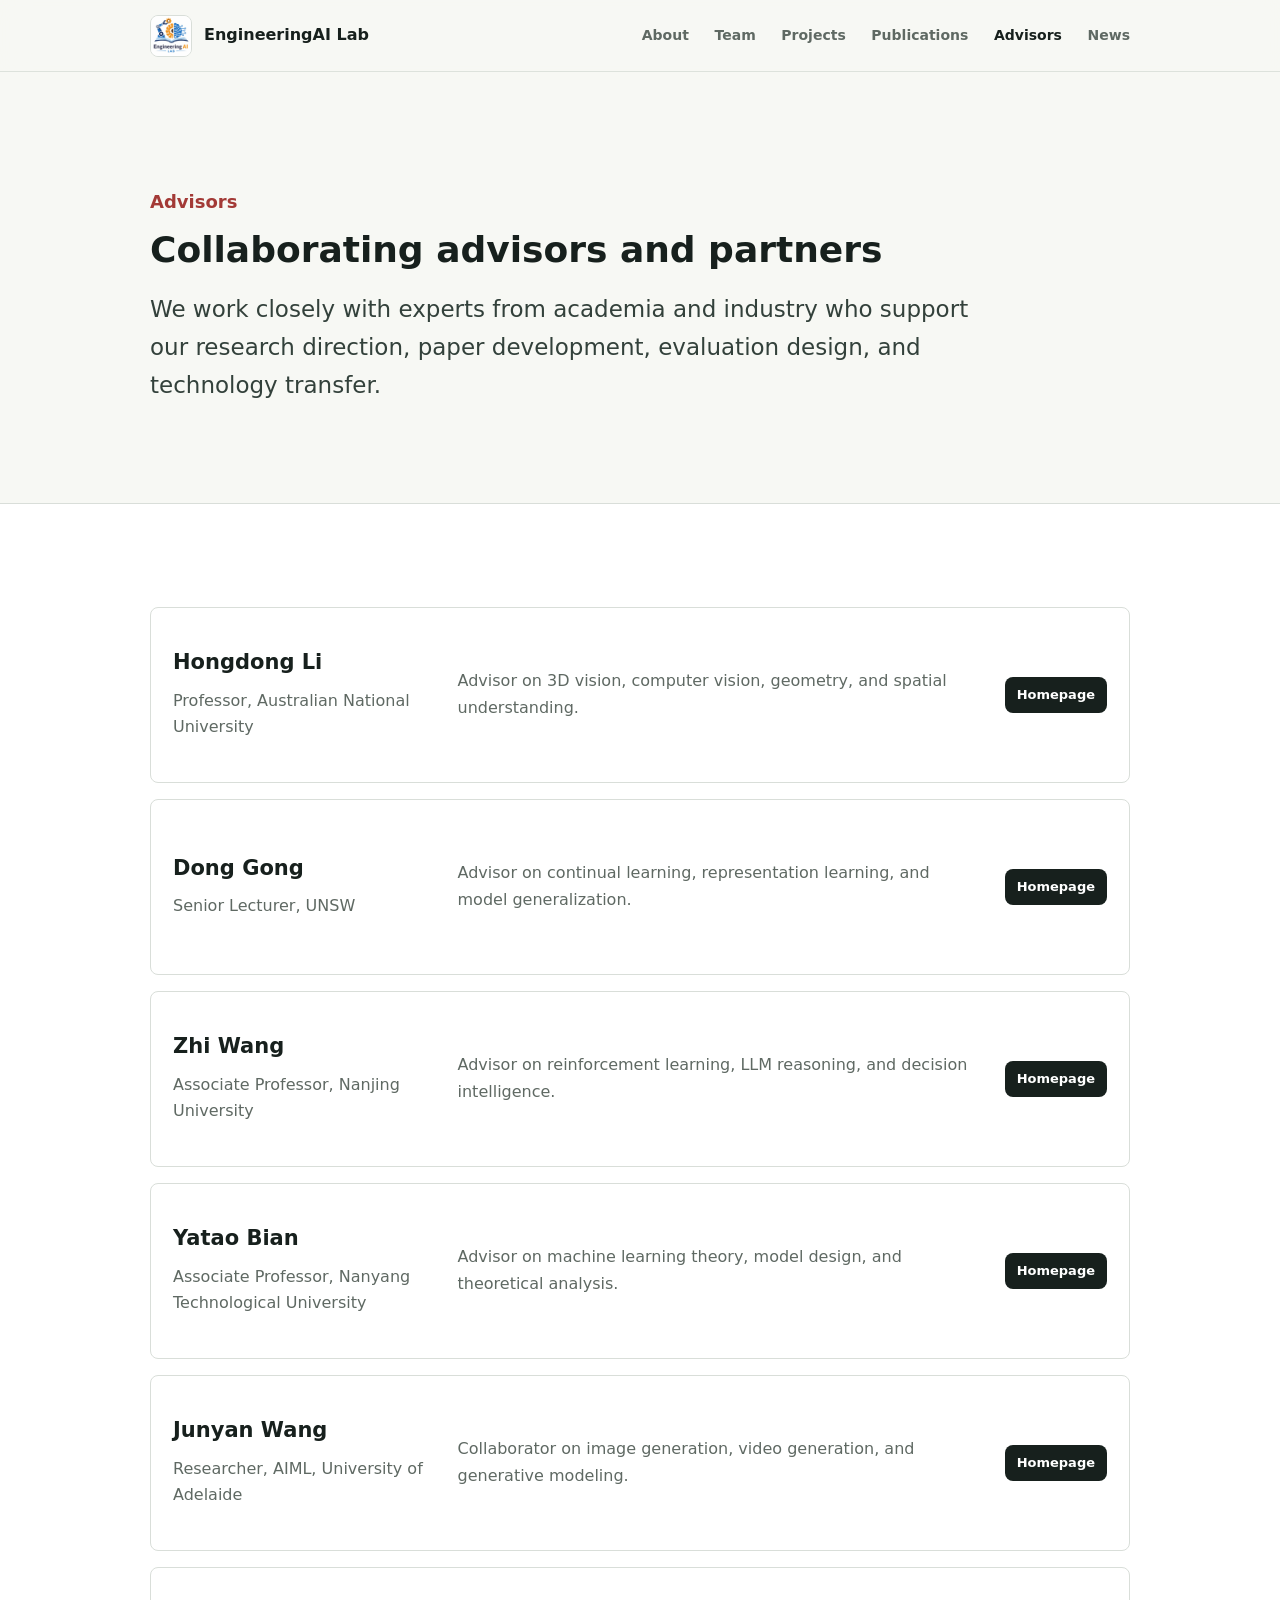
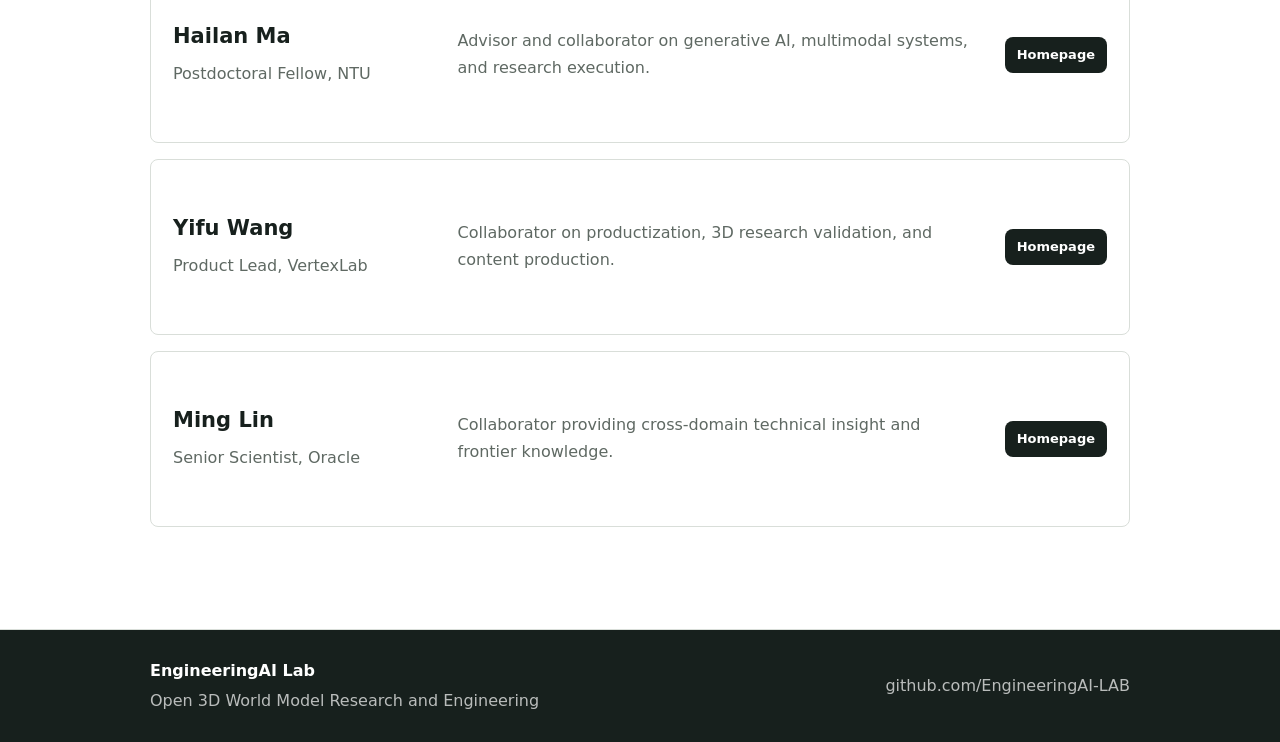
==== commit bb0e0c9b: "Refine team page styling and responsibilities" ====
--- a/advisors.html
+++ b/advisors.html
@@ -25,7 +25,7 @@
 
     <main>
       <section class="page-hero">
-        <p class="eyebrow">Advisors</p>
+        <p class="section-kicker">Advisors</p>
         <h1>Collaborating advisors and partners</h1>
         <p>
           We work closely with experts from academia and industry who support our
--- a/styles.css
+++ b/styles.css
@@ -228,10 +228,16 @@
   line-height: 1.05;
 }
 
-.page-hero p:not(.eyebrow) {
+.page-hero p:not(.eyebrow):not(.section-kicker) {
   max-width: 820px;
   color: #33413b;
   font-size: clamp(18px, 2vw, 23px);
+}
+
+.page-hero .section-kicker {
+  color: var(--red);
+  font-size: 18px;
+  font-weight: 900;
 }
 
 .section {
@@ -405,6 +411,14 @@
   color: var(--muted);
 }
 
+.profile-link {
+  color: var(--red);
+  font-weight: 850;
+  text-decoration: underline;
+  text-decoration-thickness: 1.5px;
+  text-underline-offset: 3px;
+}
+
 .section-table {
   max-width: var(--container);
   margin: 0 auto 24px;
@@ -595,6 +609,10 @@
   color: var(--green);
   font-size: 13px;
   font-weight: 850;
+}
+
+.profile-card .tag {
+  color: var(--red);
 }
 
 .recruiting-callout {
